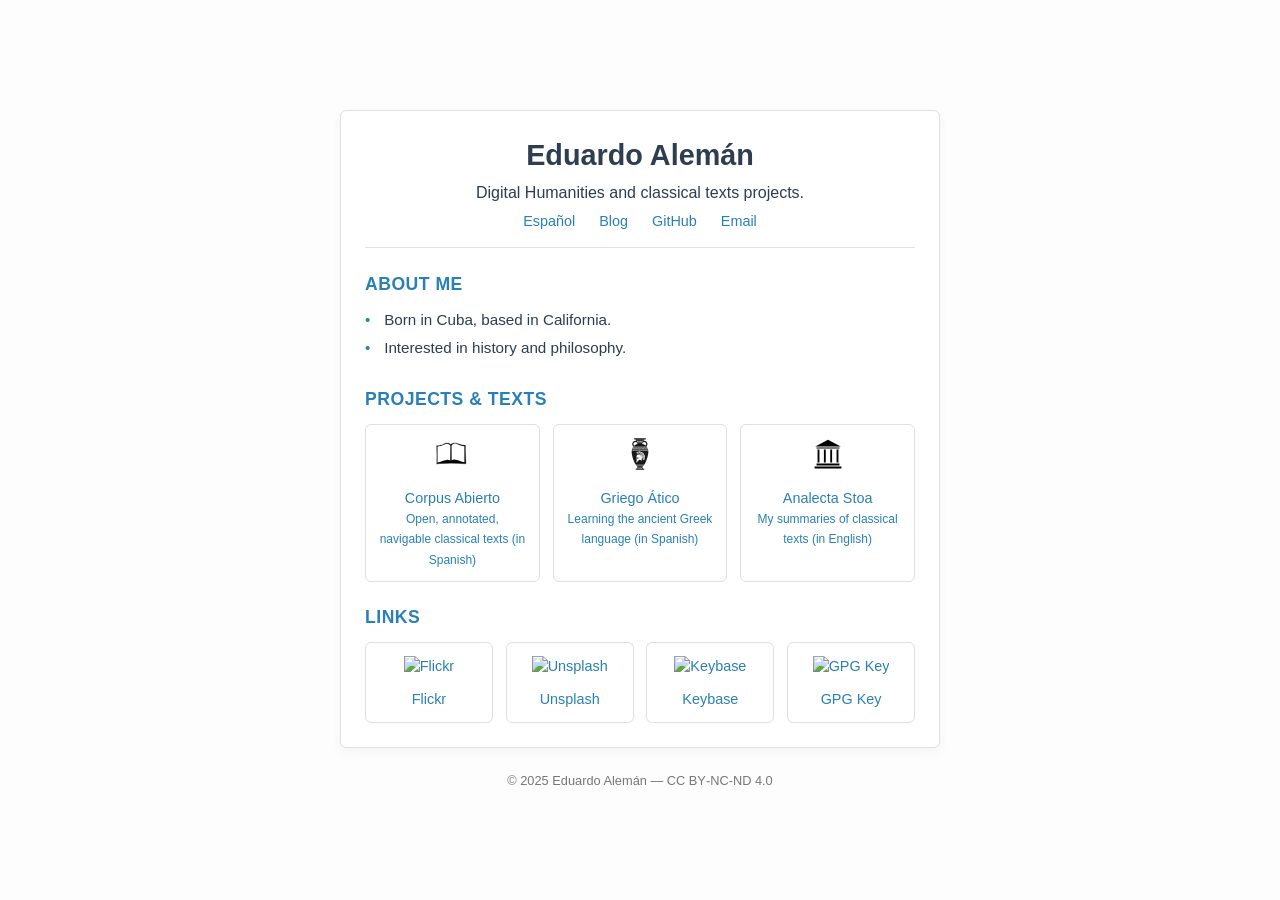
==== en/index.html @ 482dc75b "small edits" ====
<!DOCTYPE html>
<html lang="en">
<head>
  <meta charset="utf-8" />
  <meta name="viewport" content="width=device-width, initial-scale=1.0" />
  <meta name="description" content="Eduardo Alemán – Digital Humanities and classical texts projects." />
  <title>Eduardo Alemán</title>
  <style>
    *, *::before, *::after { box-sizing: border-box; margin: 0; padding: 0; }
    :root {
      --bg: #fdfdfd;
      --fg: #2c3e50;
      --accent: #2980b9;
      --border: #e0e0e0;
      --shadow: rgba(0, 0, 0, 0.04);
      --radius: 6px;
      --spacing-md: 0.8rem;
      --spacing-sm: 0.4rem;
    }
    body {
      font-family: -apple-system, BlinkMacSystemFont, "Segoe UI", Roboto, Helvetica, Arial, sans-serif;
      background: var(--bg);
      color: var(--fg);
      line-height: 1.4;
      display: flex;
      flex-direction: column;
      align-items: center;
      justify-content: center;
      min-height: 100vh;
      padding: var(--spacing-md);
    }
    a { color: var(--accent); text-decoration: none; }
    a:hover { text-decoration: underline; }

    .container {
      max-width: 600px;
      width: 100%;
      background: #fff;
      border: 1px solid var(--border);
      border-radius: var(--radius);
      box-shadow: 0 4px 12px var(--shadow);
      padding: 1.5rem;
    }

    header {
      text-align: center;
      margin-bottom: 1.5rem;
      padding-bottom: 1rem;
      border-bottom: 1px solid var(--border);
    }
    h1 {
      font-size: 1.8rem;
      margin-bottom: var(--spacing-sm);
    }
    header p {
      font-size: 1rem;
      margin-bottom: var(--spacing-sm);
    }

    nav ul {
      display: flex;
      justify-content: center;
      gap: 1.5rem;
      list-style: none;
      font-size: 0.9rem;
    }

    h2 {
      font-size: 1.1rem;
      color: var(--accent);
      margin-bottom: var(--spacing-md);
      text-transform: uppercase;
      letter-spacing: 0.5px;
    }

    ul.scannable {
      list-style: none;
      font-size: 0.95rem;
    }
    ul.scannable li {
      position: relative;
      padding-left: 1.2rem;
      margin-bottom: var(--spacing-sm);
    }
    ul.scannable li::before {
      content: '•';
      position: absolute;
      left: 0;
      color: var(--accent);
    }

    .grid-links {
      display: grid;
      grid-template-columns: repeat(auto-fit, minmax(120px, 1fr));
      gap: var(--spacing-md);
    }
    .card {
      text-align: center;
      padding: var(--spacing-md);
      border: 1px solid var(--border);
      border-radius: var(--radius);
      transition: background .2s;
      font-size: 0.9rem;
    }
    .card:hover {
      background: #f9f9f9;
      transform: translateY(-2px);
    }
    .card img {
      width: 32px;
      height: 32px;
      margin-bottom: var(--spacing-sm);
    }
    .card p {
      margin-top: var(--spacing-sm);
    }

    footer {
      font-size: .8rem;
      color: #777;
      text-align: center;
      margin-top: 1.5rem;
    }
  </style>
</head>
<body>

  <div class="container">
    <header>
      <h1>Eduardo Alemán</h1>
      <p>Digital Humanities and classical texts projects.</p>
      <nav>
        <ul>
          <li><a href="https://ealeman.com/">Español</a></li>
          <li><a href="/blog/">Blog</a></li>
          <li><a href="https://github.com/eduardo-aleman">GitHub</a></li>
          <li><a href="mailto:aleman@ealeman.com">Email</a></li>
        </ul>
      </nav>
    </header>

    <main>
      <section id="bio">
        <h2>About Me</h2>
        <ul class="scannable">
          <li>Born in Cuba, based in California.</li>
          <li>Interested in history and philosophy.</li>
        </ul>
      </section>

      <section id="projects"><br>
        <h2>Projects & Texts</h2>
        <div class="grid-links">
          <a href="https://corpusabierto.com/" class="card">
            <img src="/images/corpus.svg" alt="CorpusAbierto" />
            <p>Corpus Abierto<br><small>Open, annotated, navigable classical texts (in Spanish)</small></p>
          </a>
           <a href="https://griegoatico.com/" class="card">
            <img src="/images/atico.svg" alt="Griego Ático" />
            <p>Griego Ático<br><small>Learning the ancient Greek language (in Spanish)</small></p>
          </a>
          <a href="https://analectastoa.com/" class="card">
            <img src="/images/stoa.svg" alt="Analecta Stoa" />
            <p>Analecta Stoa<br><small>My summaries of classical texts (in English)</small></p>
          </a>
        </div>
      </section>
      <br>
      <section id="links">
        <h2>Links</h2>
        <div class="grid-links">
          <a href="https://www.flickr.com/photos/ealeman/albums/" class="card"><img src="/images/flickr_icon.svg" alt="Flickr" /><p>Flickr</p></a>
          <a href="https://unsplash.com/@ealeman" class="card"><img src="/images/unsplash_icon.svg" alt="Unsplash" /><p>Unsplash</p></a>
          <a href="https://keybase.io/ealeman" class="card"><img src="/images/keybase_mark.svg" alt="Keybase" /><p>Keybase</p></a>
          <a href="https://keys.openpgp.org/search?q=aleman%40ealeman.com" class="card"><img src="/images/openpgp_logo.svg" alt="GPG Key" /><p>GPG Key</p></a>
        </div>
      </section>
    </main>
  </div>

  <footer>
    <p>© 2025 Eduardo Alemán — CC BY‑NC‑ND 4.0</p>
  </footer>

</body>
</html>
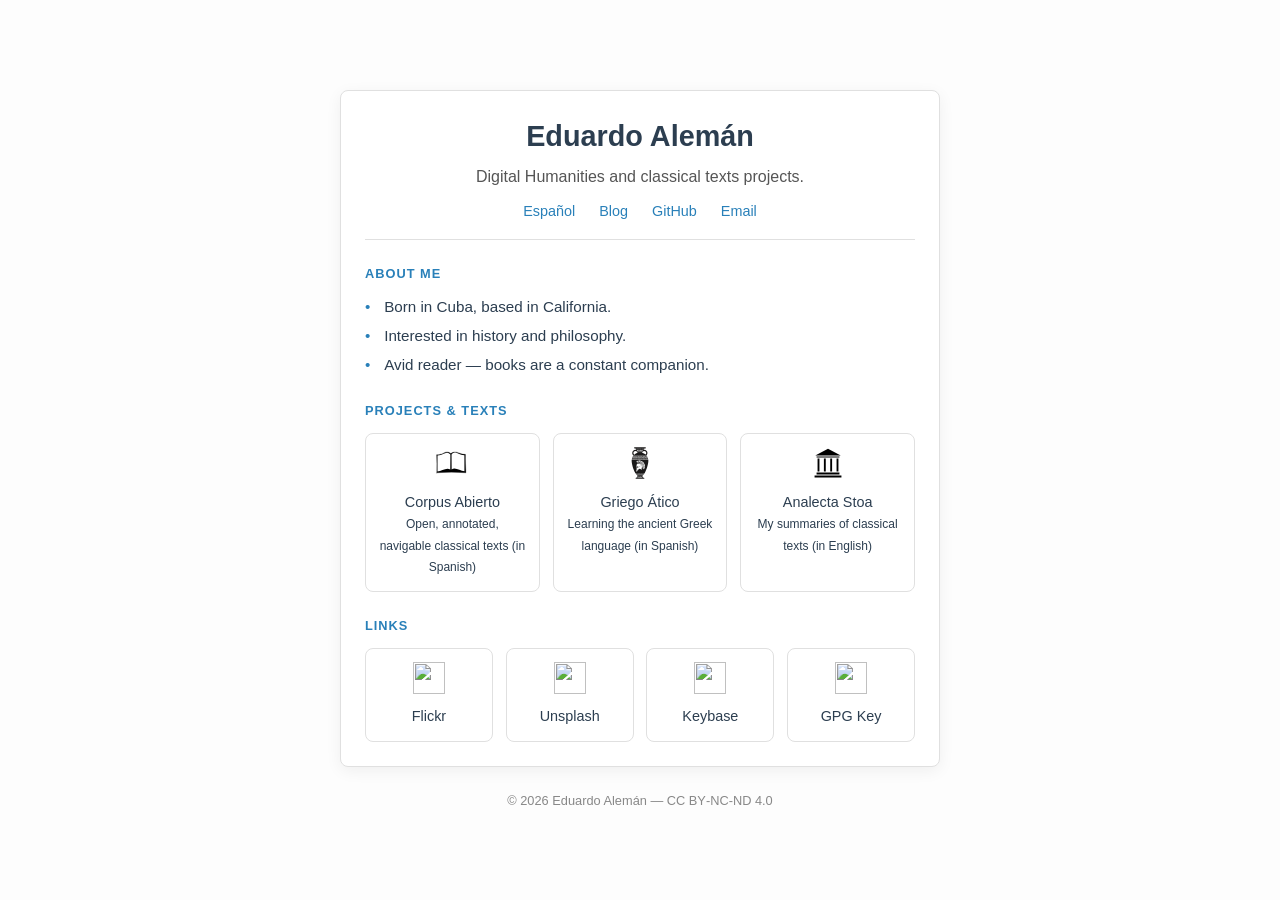
==== commit 49e1cf55: "footer" ====
--- a/en/index.html
+++ b/en/index.html
@@ -4,84 +4,102 @@
   <meta charset="utf-8" />
   <meta name="viewport" content="width=device-width, initial-scale=1.0" />
   <meta name="description" content="Eduardo Alemán – Digital Humanities and classical texts projects." />
+  <meta name="theme-color" content="#2980b9" />
   <title>Eduardo Alemán</title>
   <style>
     *, *::before, *::after { box-sizing: border-box; margin: 0; padding: 0; }
+
     :root {
       --bg: #fdfdfd;
       --fg: #2c3e50;
       --accent: #2980b9;
       --border: #e0e0e0;
-      --shadow: rgba(0, 0, 0, 0.04);
-      --radius: 6px;
-      --spacing-md: 0.8rem;
-      --spacing-sm: 0.4rem;
-    }
+      --shadow: rgba(0, 0, 0, 0.06);
+      --radius: 8px;
+      --sp-sm: 0.4rem;
+      --sp-md: 0.8rem;
+      --sp-lg: 1.5rem;
+    }
+
     body {
       font-family: -apple-system, BlinkMacSystemFont, "Segoe UI", Roboto, Helvetica, Arial, sans-serif;
       background: var(--bg);
       color: var(--fg);
-      line-height: 1.4;
+      line-height: 1.5;
       display: flex;
       flex-direction: column;
       align-items: center;
       justify-content: center;
       min-height: 100vh;
-      padding: var(--spacing-md);
-    }
+      padding: var(--sp-md);
+    }
+
     a { color: var(--accent); text-decoration: none; }
     a:hover { text-decoration: underline; }
 
+    /* ── Layout ─────────────────────────────────── */
     .container {
       max-width: 600px;
       width: 100%;
       background: #fff;
       border: 1px solid var(--border);
       border-radius: var(--radius);
-      box-shadow: 0 4px 12px var(--shadow);
-      padding: 1.5rem;
-    }
-
+      box-shadow: 0 4px 16px var(--shadow);
+      padding: var(--sp-lg);
+    }
+
+    /* ── Header ─────────────────────────────────── */
     header {
       text-align: center;
-      margin-bottom: 1.5rem;
+      margin-bottom: var(--sp-lg);
       padding-bottom: 1rem;
       border-bottom: 1px solid var(--border);
     }
+
     h1 {
       font-size: 1.8rem;
-      margin-bottom: var(--spacing-sm);
-    }
+      margin-bottom: var(--sp-sm);
+    }
+
     header p {
       font-size: 1rem;
-      margin-bottom: var(--spacing-sm);
+      color: #555;
+      margin-bottom: var(--sp-md);
     }
 
     nav ul {
       display: flex;
+      flex-wrap: wrap;
       justify-content: center;
-      gap: 1.5rem;
+      gap: 1rem 1.5rem;
       list-style: none;
       font-size: 0.9rem;
     }
 
+    /* ── Section headings ───────────────────────── */
     h2 {
-      font-size: 1.1rem;
+      font-size: 0.8rem;
       color: var(--accent);
-      margin-bottom: var(--spacing-md);
+      margin-bottom: var(--sp-md);
       text-transform: uppercase;
-      letter-spacing: 0.5px;
-    }
-
+      letter-spacing: 1px;
+      font-weight: 700;
+    }
+
+    section + section { margin-top: var(--sp-lg); }
+
+    /* ── Bio list ───────────────────────────────── */
     ul.scannable {
       list-style: none;
       font-size: 0.95rem;
     }
+
     ul.scannable li {
       position: relative;
       padding-left: 1.2rem;
-      margin-bottom: var(--spacing-sm);
-    }
+      margin-bottom: var(--sp-sm);
+    }
+
     ul.scannable li::before {
       content: '•';
       position: absolute;
@@ -89,37 +107,47 @@
       color: var(--accent);
     }
 
+    /* ── Cards ──────────────────────────────────── */
     .grid-links {
       display: grid;
       grid-template-columns: repeat(auto-fit, minmax(120px, 1fr));
-      gap: var(--spacing-md);
-    }
+      gap: var(--sp-md);
+    }
+
     .card {
+      display: flex;
+      flex-direction: column;
+      align-items: center;
       text-align: center;
-      padding: var(--spacing-md);
+      padding: var(--sp-md);
       border: 1px solid var(--border);
       border-radius: var(--radius);
-      transition: background .2s;
       font-size: 0.9rem;
-    }
+      color: var(--fg);
+      transition: background 0.2s, box-shadow 0.2s, transform 0.15s;
+    }
+
     .card:hover {
-      background: #f9f9f9;
-      transform: translateY(-2px);
-    }
+      background: #f4f8fc;
+      box-shadow: 0 4px 12px var(--shadow);
+      transform: translateY(-3px);
+      text-decoration: none;
+    }
+
     .card img {
       width: 32px;
       height: 32px;
-      margin-bottom: var(--spacing-sm);
-    }
-    .card p {
-      margin-top: var(--spacing-sm);
-    }
-
+      margin-bottom: var(--sp-sm);
+    }
+
+    .card p { margin-top: var(--sp-sm); }
+
+    /* ── Footer ─────────────────────────────────── */
     footer {
-      font-size: .8rem;
-      color: #777;
+      font-size: 0.8rem;
+      color: #888;
       text-align: center;
-      margin-top: 1.5rem;
+      margin-top: var(--sp-lg);
     }
   </style>
 </head>
@@ -129,7 +157,7 @@
     <header>
       <h1>Eduardo Alemán</h1>
       <p>Digital Humanities and classical texts projects.</p>
-      <nav>
+      <nav aria-label="Primary">
         <ul>
           <li><a href="https://ealeman.com/">Español</a></li>
           <li><a href="/blog/">Blog</a></li>
@@ -140,47 +168,60 @@
     </header>
 
     <main>
-      <section id="bio">
-        <h2>About Me</h2>
+      <section id="bio" aria-labelledby="bio-heading">
+        <h2 id="bio-heading">About Me</h2>
         <ul class="scannable">
           <li>Born in Cuba, based in California.</li>
           <li>Interested in history and philosophy.</li>
+          <li>Avid reader — books are a constant companion.</li>
         </ul>
       </section>
 
-      <section id="projects"><br>
-        <h2>Projects & Texts</h2>
+      <section id="projects" aria-labelledby="projects-heading">
+        <h2 id="projects-heading">Projects &amp; Texts</h2>
         <div class="grid-links">
           <a href="https://corpusabierto.com/" class="card">
-            <img src="/images/corpus.svg" alt="CorpusAbierto" />
+            <img src="/images/corpus.svg" alt="" role="presentation" />
             <p>Corpus Abierto<br><small>Open, annotated, navigable classical texts (in Spanish)</small></p>
           </a>
-           <a href="https://griegoatico.com/" class="card">
-            <img src="/images/atico.svg" alt="Griego Ático" />
+          <a href="https://griegoatico.com/" class="card">
+            <img src="/images/atico.svg" alt="" role="presentation" />
             <p>Griego Ático<br><small>Learning the ancient Greek language (in Spanish)</small></p>
           </a>
           <a href="https://analectastoa.com/" class="card">
-            <img src="/images/stoa.svg" alt="Analecta Stoa" />
+            <img src="/images/stoa.svg" alt="" role="presentation" />
             <p>Analecta Stoa<br><small>My summaries of classical texts (in English)</small></p>
           </a>
         </div>
       </section>
-      <br>
-      <section id="links">
-        <h2>Links</h2>
+
+      <section id="links" aria-labelledby="links-heading">
+        <h2 id="links-heading">Links</h2>
         <div class="grid-links">
-          <a href="https://www.flickr.com/photos/ealeman/albums/" class="card"><img src="/images/flickr_icon.svg" alt="Flickr" /><p>Flickr</p></a>
-          <a href="https://unsplash.com/@ealeman" class="card"><img src="/images/unsplash_icon.svg" alt="Unsplash" /><p>Unsplash</p></a>
-          <a href="https://keybase.io/ealeman" class="card"><img src="/images/keybase_mark.svg" alt="Keybase" /><p>Keybase</p></a>
-          <a href="https://keys.openpgp.org/search?q=aleman%40ealeman.com" class="card"><img src="/images/openpgp_logo.svg" alt="GPG Key" /><p>GPG Key</p></a>
+          <a href="https://www.flickr.com/photos/ealeman/albums/" class="card">
+            <img src="/images/flickr_icon.svg" alt="" role="presentation" /><p>Flickr</p>
+          </a>
+          <a href="https://unsplash.com/@ealeman" class="card">
+            <img src="/images/unsplash_icon.svg" alt="" role="presentation" /><p>Unsplash</p>
+          </a>
+          <a href="https://keybase.io/ealeman" class="card">
+            <img src="/images/keybase_mark.svg" alt="" role="presentation" /><p>Keybase</p>
+          </a>
+          <a href="https://keys.openpgp.org/search?q=aleman%40ealeman.com" class="card">
+            <img src="/images/openpgp_logo.svg" alt="" role="presentation" /><p>GPG Key</p>
+          </a>
         </div>
       </section>
     </main>
   </div>
 
   <footer>
-    <p>© 2025 Eduardo Alemán — CC BY‑NC‑ND 4.0</p>
+    <p>© <time id="year"></time> Eduardo Alemán — CC BY‑NC‑ND 4.0</p>
   </footer>
 
+  <script>
+    document.getElementById('year').textContent = new Date().getFullYear();
+  </script>
+
 </body>
-</html>
+</html>
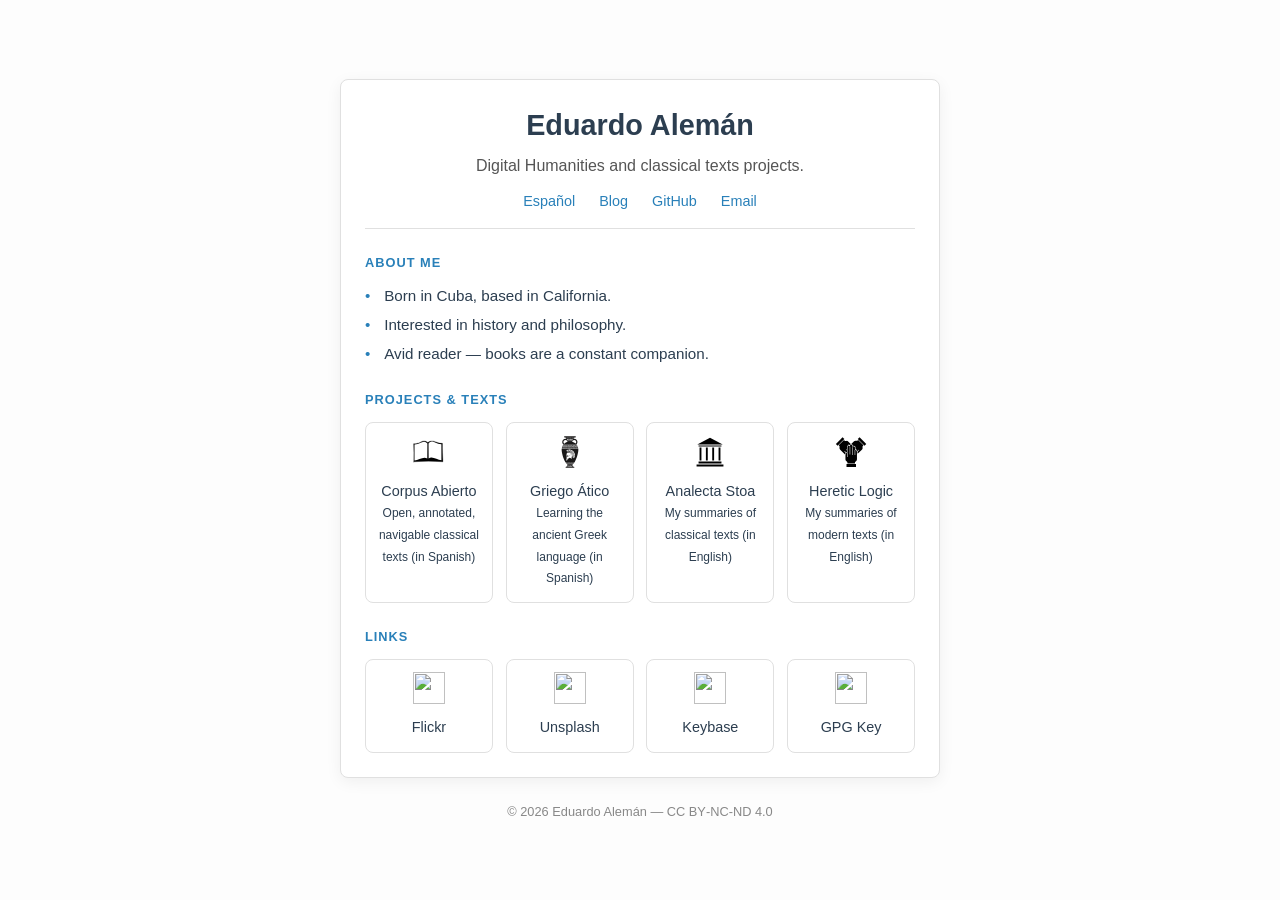
==== commit d6035657: "heretic logic" ====
--- a/en/index.html
+++ b/en/index.html
@@ -192,6 +192,10 @@
             <img src="/images/stoa.svg" alt="" role="presentation" />
             <p>Analecta Stoa<br><small>My summaries of classical texts (in English)</small></p>
           </a>
+          <a href="https://herecticlogic.com/" class="card">
+            <img src="/images/collaborative.svg" alt="" role="presentation" />
+            <p>Heretic Logic<br><small>My summaries of modern texts (in English)</small></p>
+          </a>
         </div>
       </section>
 
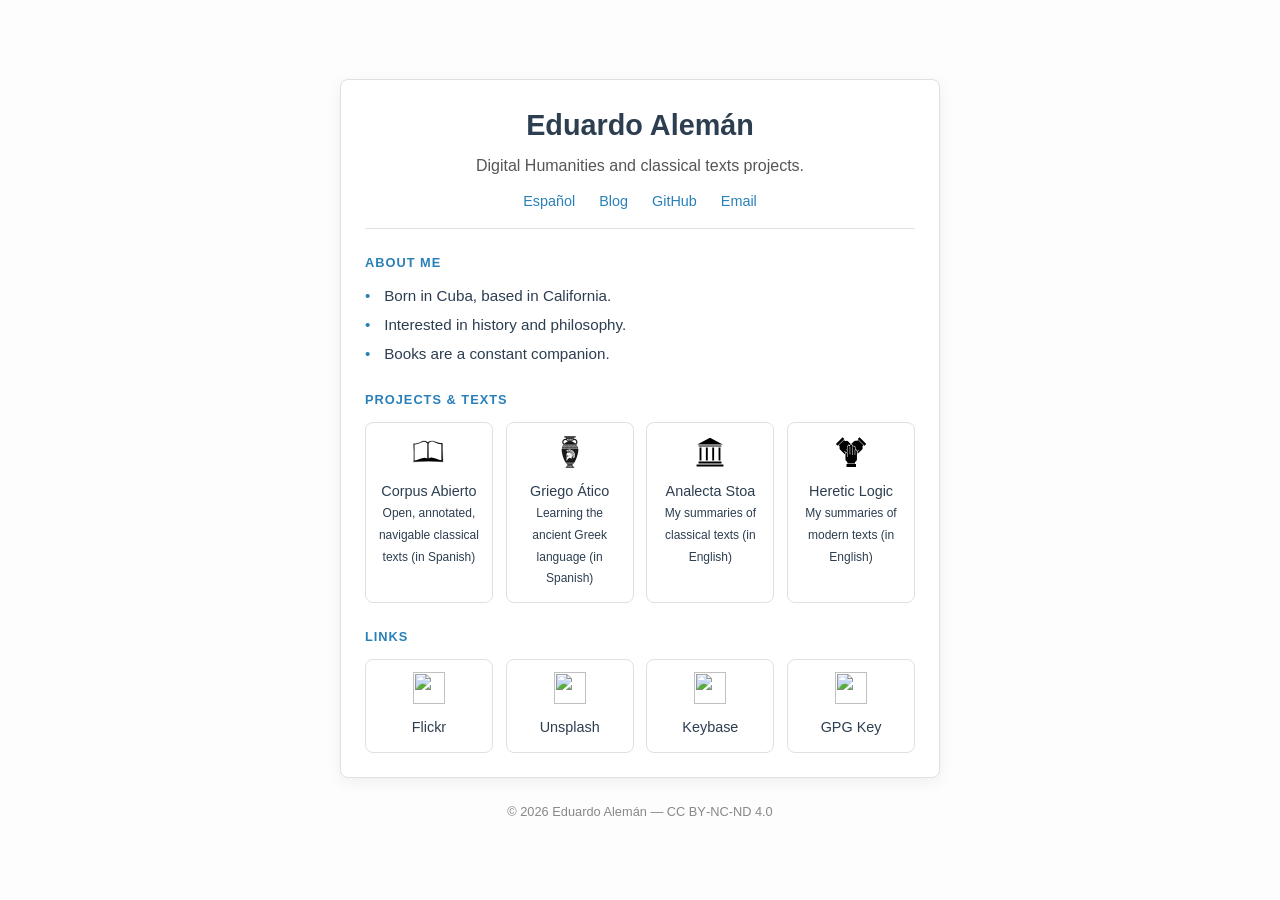
==== commit b6a27685: "css update" ====
--- a/en/index.html
+++ b/en/index.html
@@ -173,7 +173,7 @@
         <ul class="scannable">
           <li>Born in Cuba, based in California.</li>
           <li>Interested in history and philosophy.</li>
-          <li>Avid reader — books are a constant companion.</li>
+          <li>Books are a constant companion.</li>
         </ul>
       </section>
 
@@ -192,7 +192,7 @@
             <img src="/images/stoa.svg" alt="" role="presentation" />
             <p>Analecta Stoa<br><small>My summaries of classical texts (in English)</small></p>
           </a>
-          <a href="https://herecticlogic.com/" class="card">
+          <a href="https://hereticlogic.com/" class="card">
             <img src="/images/collaborative.svg" alt="" role="presentation" />
             <p>Heretic Logic<br><small>My summaries of modern texts (in English)</small></p>
           </a>
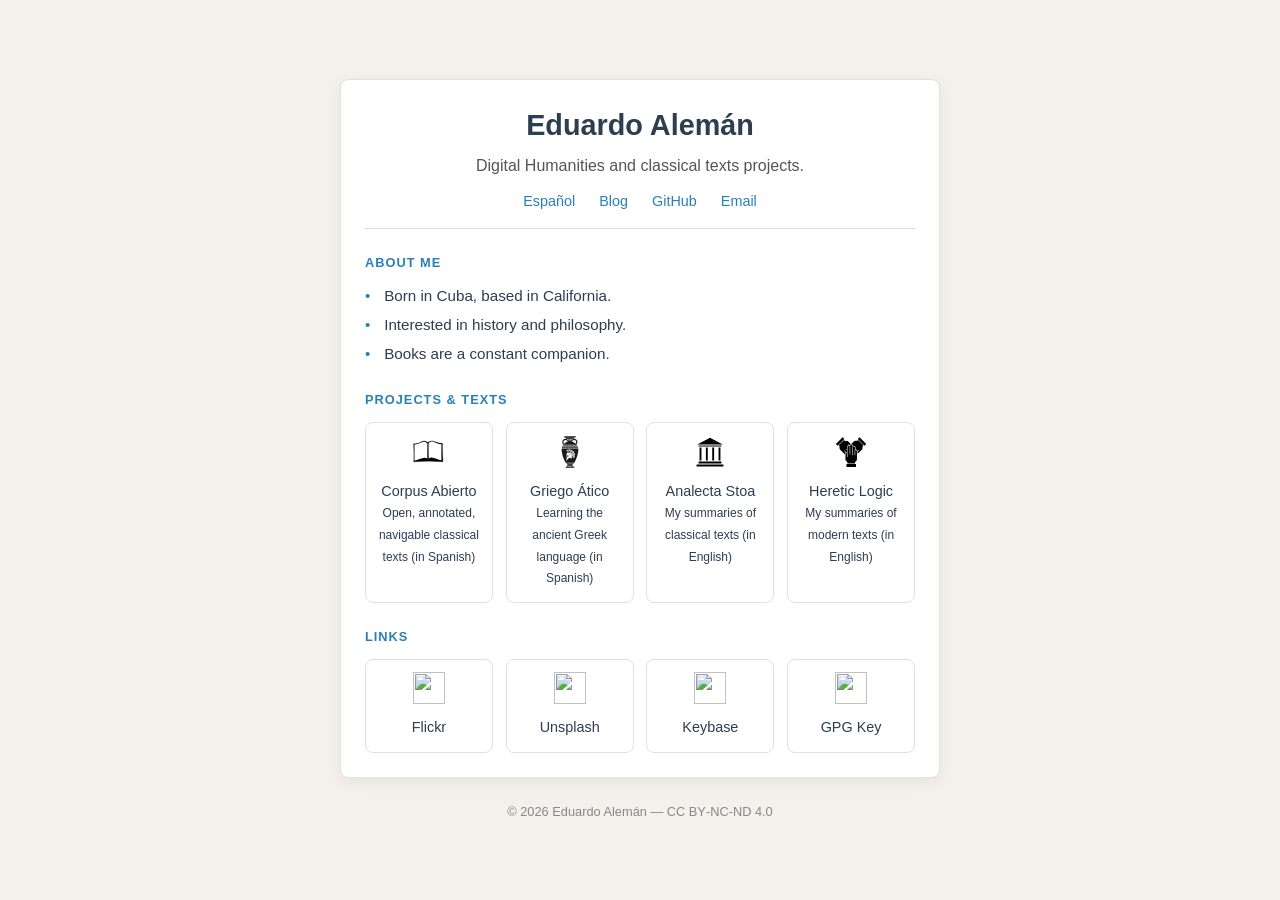
==== commit faf00eff: "en F4F0EB" ====
--- a/en/index.html
+++ b/en/index.html
@@ -10,7 +10,7 @@
     *, *::before, *::after { box-sizing: border-box; margin: 0; padding: 0; }
 
     :root {
-      --bg: #fdfdfd;
+      --bg: #F4F0EB;
       --fg: #2c3e50;
       --accent: #2980b9;
       --border: #e0e0e0;
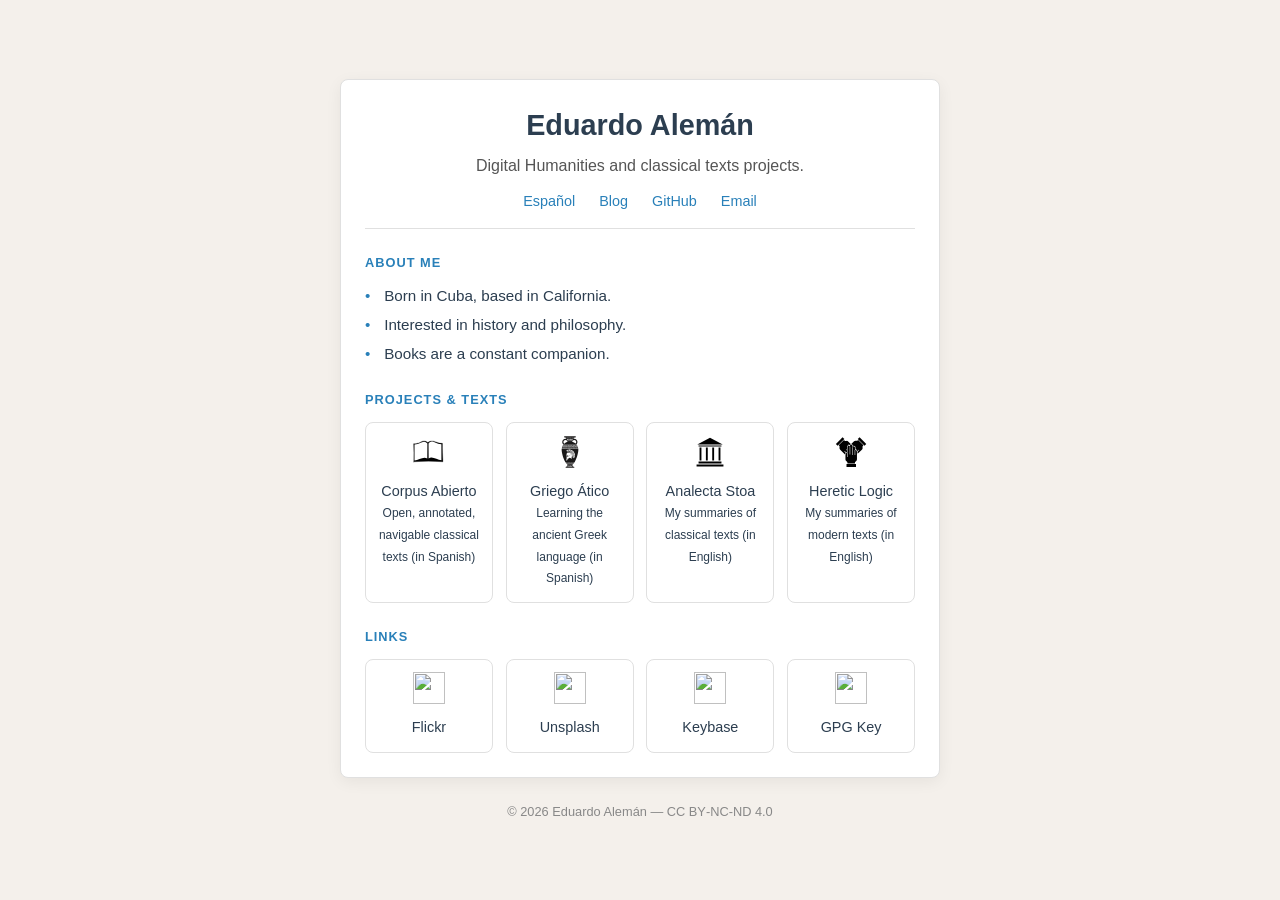
==== commit ea043534: "Digital Humanities Projects" ====
--- a/en/index.html
+++ b/en/index.html
@@ -3,7 +3,7 @@
 <head>
   <meta charset="utf-8" />
   <meta name="viewport" content="width=device-width, initial-scale=1.0" />
-  <meta name="description" content="Eduardo Alemán – Digital Humanities and classical texts projects." />
+  <meta name="description" content="Eduardo Alemán – Digital Humanities Projects" />
   <meta name="theme-color" content="#2980b9" />
   <title>Eduardo Alemán</title>
   <style>
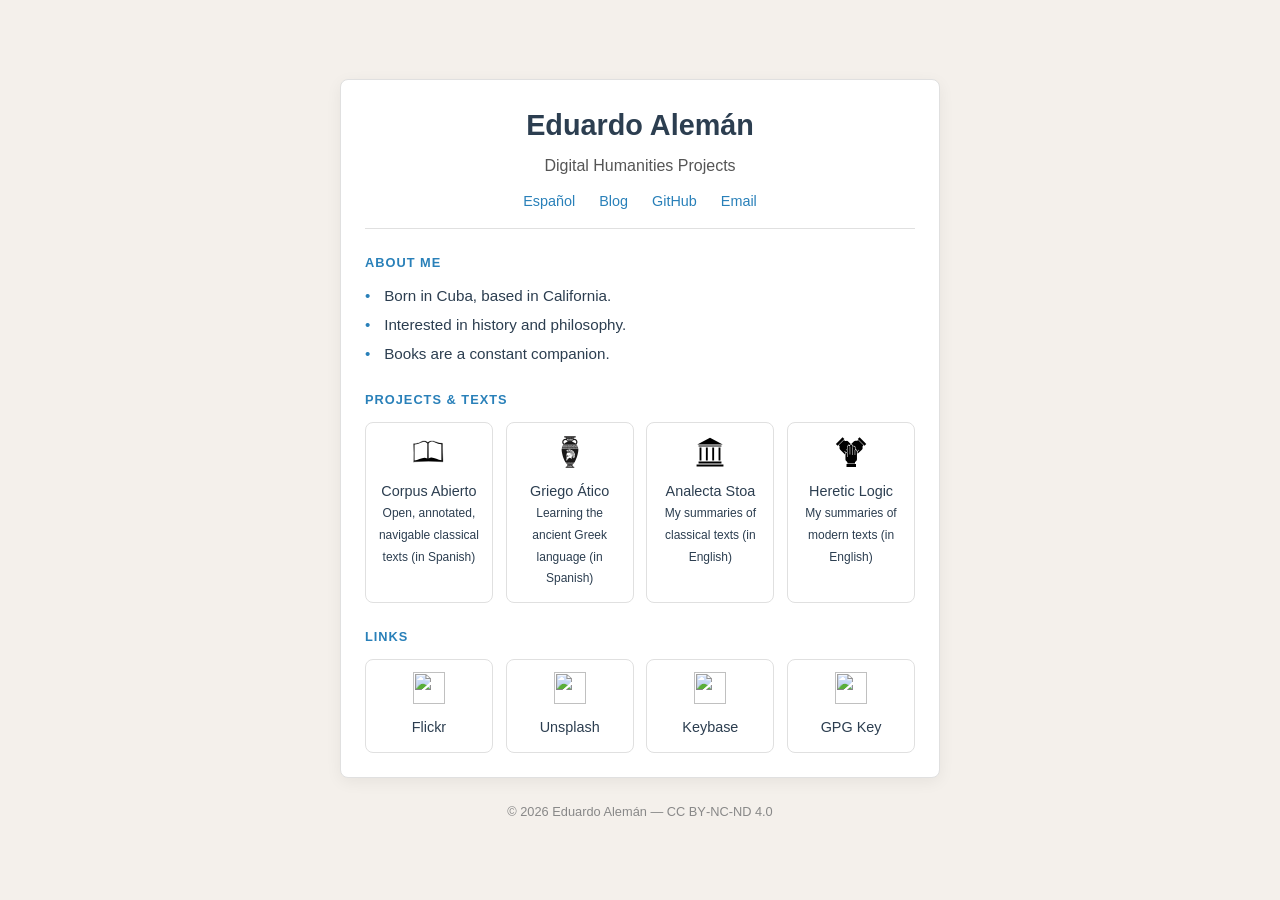
==== commit e8ff2851: "Nav" ====
--- a/en/index.html
+++ b/en/index.html
@@ -156,7 +156,7 @@
   <div class="container">
     <header>
       <h1>Eduardo Alemán</h1>
-      <p>Digital Humanities and classical texts projects.</p>
+      <p>Digital Humanities Projects</p>
       <nav aria-label="Primary">
         <ul>
           <li><a href="https://ealeman.com/">Español</a></li>
